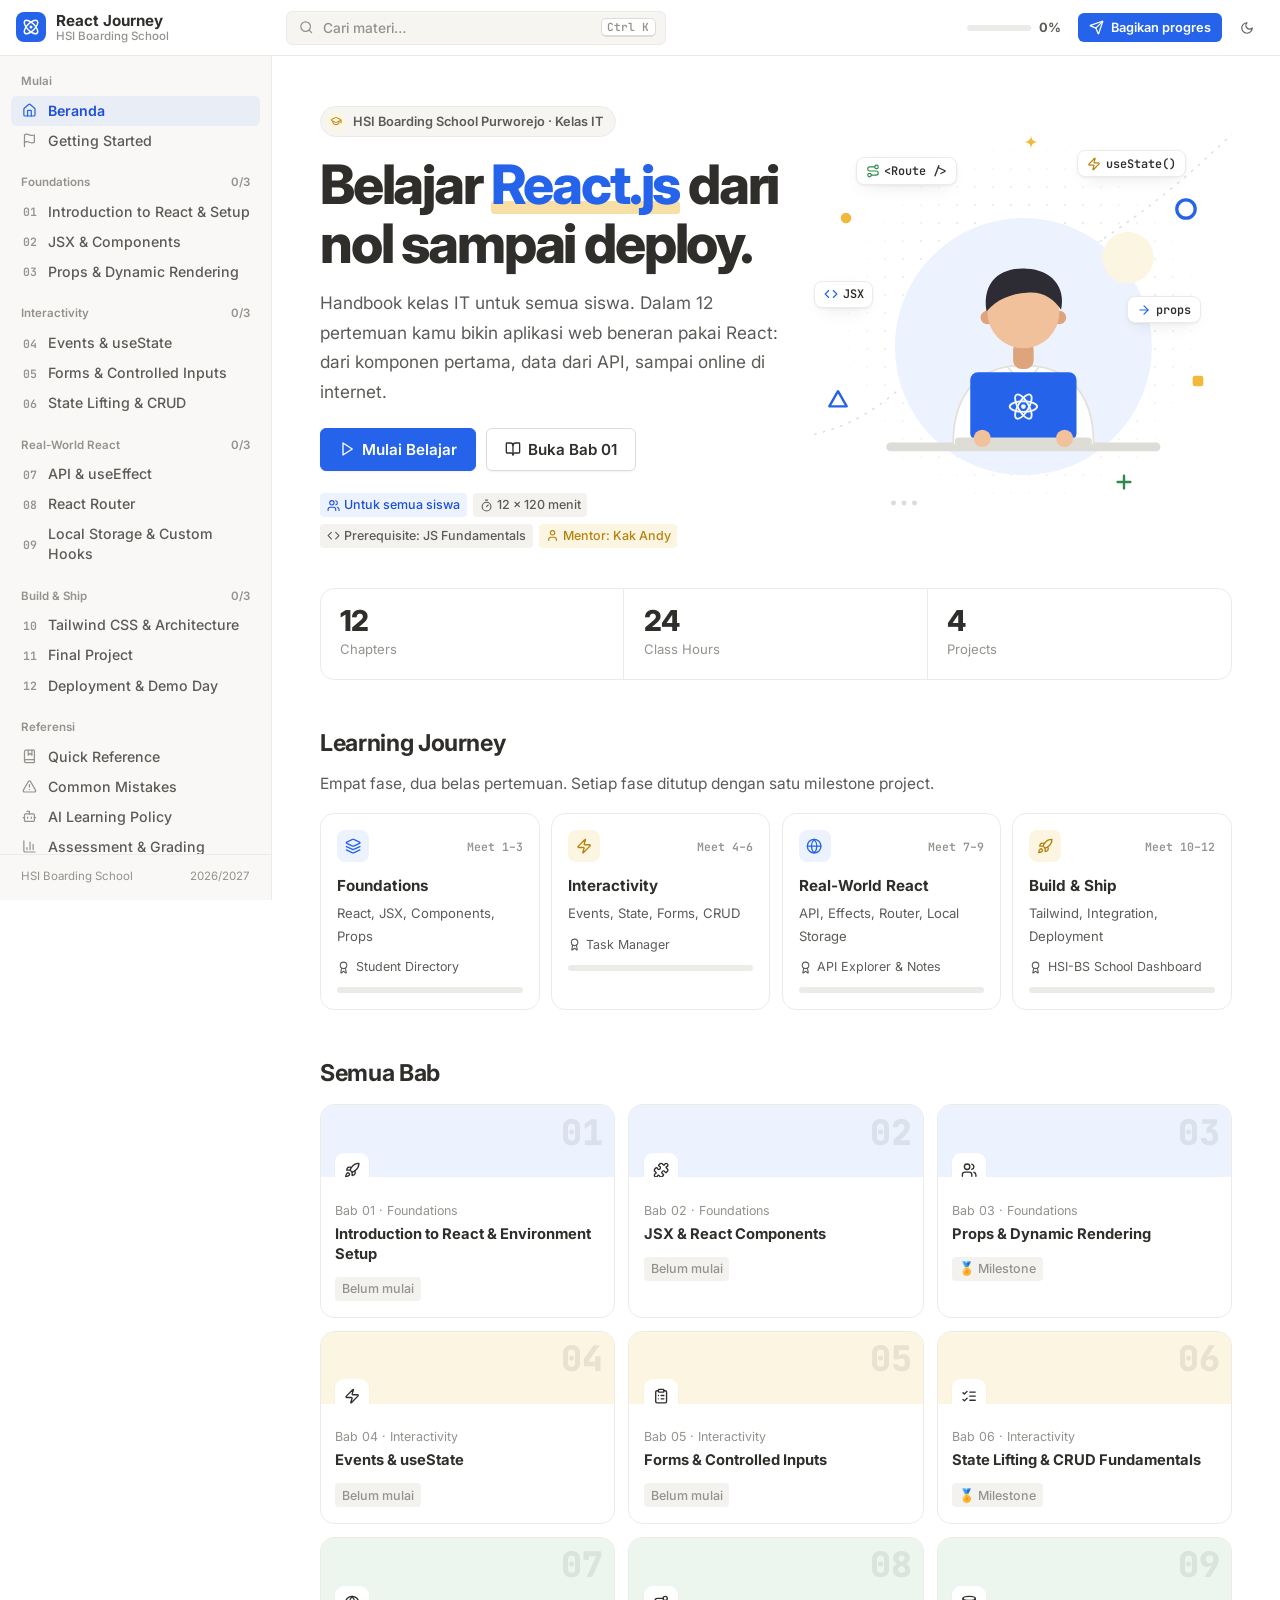
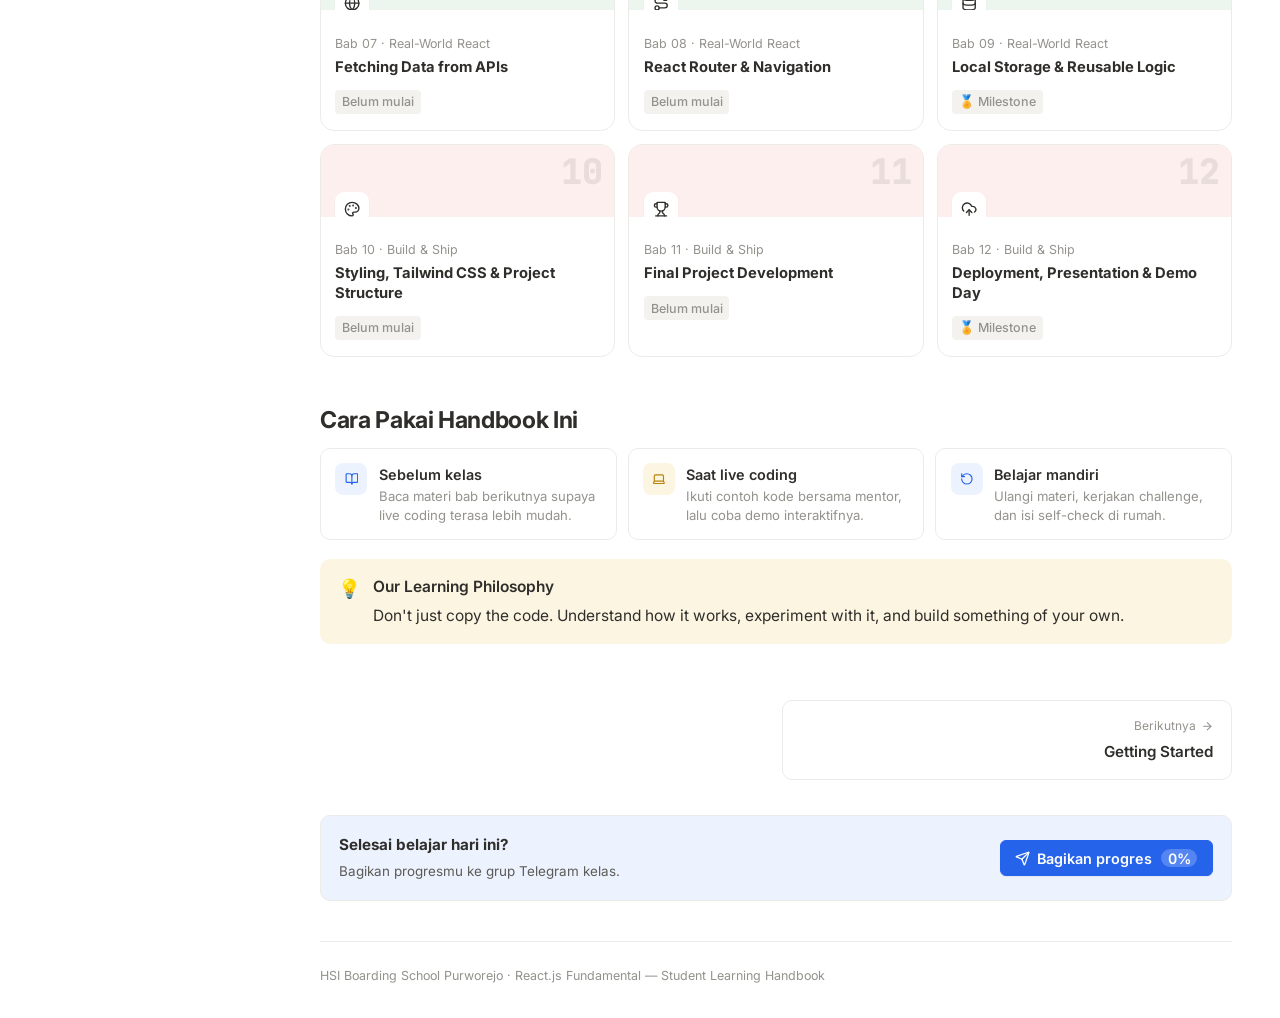
==== react-journey/index.html @ 32e70a20 "add react journey site" ====
<!doctype html>
<html lang="id">
<head>
  <meta charset="utf-8" />
  <meta name="viewport" content="width=device-width, initial-scale=1" />
  <title>HSI-BS React Journey — Belajar React.js dari Nol</title>
  <meta name="description" content="Handbook kelas IT HSI Boarding School Purworejo: belajar React.js dari nol dalam 12 pertemuan, lengkap dengan demo interaktif, latihan, dan tracker progres." />
  <meta name="keywords" content="belajar react, react.js pemula, tutorial react bahasa indonesia, useState, react router, tailwind, HSI Boarding School, kelas IT" />
  <meta name="author" content="HSI Boarding School Purworejo" />
  <meta name="robots" content="index, follow" />
  <link rel="canonical" href="https://andynur.github.io/coders-club/react-journey/" />
  <link rel="preconnect" href="https://fonts.googleapis.com" />
  <link rel="preconnect" href="https://fonts.gstatic.com" crossorigin />
  <link href="https://fonts.googleapis.com/css2?family=Inter:wght@400;500;600;700;800&family=JetBrains+Mono:wght@400;500;600&display=swap" rel="stylesheet" />
  <meta name="theme-color" content="#2563eb" />
  <meta property="og:type" content="website" />
  <meta property="og:locale" content="id_ID" />
  <meta property="og:site_name" content="HSI-BS React Journey" />
  <meta property="og:url" content="https://andynur.github.io/coders-club/react-journey/" />
  <meta property="og:title" content="HSI-BS React Journey — React.js Fundamental" />
  <meta property="og:description" content="Belajar React.js dari nol dalam 12 pertemuan, lengkap dengan demo interaktif. Handbook kelas IT HSI Boarding School Purworejo." />
  <meta property="og:image" content="https://andynur.github.io/coders-club/react-journey/og.png" />
  <meta property="og:image:type" content="image/png" />
  <meta property="og:image:width" content="1200" />
  <meta property="og:image:height" content="630" />
  <meta property="og:image:alt" content="React Journey — belajar React dari nol dalam 12 pertemuan" />
  <meta name="twitter:card" content="summary_large_image" />
  <meta name="twitter:title" content="HSI-BS React Journey — React.js Fundamental" />
  <meta name="twitter:description" content="Belajar React.js dari nol dalam 12 pertemuan, lengkap dengan demo interaktif." />
  <meta name="twitter:image" content="https://andynur.github.io/coders-club/react-journey/og.png" />
  <script type="application/ld+json">
  {
    "@context": "https://schema.org",
    "@type": "Course",
    "name": "React.js Fundamental — HSI-BS React Journey",
    "description": "Belajar React.js dari nol dalam 12 pertemuan: JSX, props, state, form, CRUD, fetch API, React Router, localStorage, dan Tailwind CSS.",
    "url": "https://andynur.github.io/coders-club/react-journey/",
    "inLanguage": "id",
    "educationalLevel": "SMA",
    "isAccessibleForFree": true,
    "image": "https://andynur.github.io/coders-club/react-journey/og.png",
    "provider": { "@type": "EducationalOrganization", "name": "HSI Boarding School Purworejo" },
    "hasCourseInstance": { "@type": "CourseInstance", "courseMode": "online" }
  }
  </script>
  <link rel="icon" href="favicon.svg" type="image/svg+xml" />
  <link rel="apple-touch-icon" href="apple-touch-icon.png" />
  <link rel="stylesheet" href="style.css?v=4" />
  <script>
    var t = "light";
    try { t = localStorage.getItem("hsi-theme") || "light"; } catch (e) {}
    document.documentElement.setAttribute("data-theme", t);
  </script>
</head>
<body>
  <div class="read-bar" aria-hidden="true"><i id="readBar"></i></div>
  <header class="topbar">
    <button class="icon-btn only-mobile" id="sideOpen" aria-label="Buka navigasi"><i data-lucide="panel-left"></i></button>
    <a href="#/" class="brand">
      <span class="brand-logo" aria-hidden="true"><i data-lucide="atom"></i></span>
      <span class="brand-name">React Journey <em>HSI Boarding School</em></span>
    </a>
    <button class="search-trigger" id="searchOpen" aria-label="Cari materi">
      <i data-lucide="search"></i><span>Cari materi…</span><kbd>Ctrl K</kbd>
    </button>
    <div class="top-actions">
      <a href="#/tracker" class="top-progress" title="Progres belajar"><span class="tp-bar"><i id="topBar"></i></span><b id="topCount">0%</b></a>
      <button class="btn-share" id="shareOpen" aria-label="Bagikan progres"><i data-lucide="send"></i><span>Bagikan progres</span></button>
      <button class="icon-btn" id="themeToggle" aria-label="Ganti tema"><i data-lucide="moon"></i></button>
    </div>
  </header>

  <div class="layout">
    <aside class="sidebar" id="sidebar" aria-label="Navigasi materi">
      <nav id="sideNav"></nav>
      <div class="side-foot">
        <span>HSI Boarding School</span>
        <span>2026/2027</span>
      </div>
    </aside>
    <div class="scrim" id="scrim"></div>

    <main class="main" id="main">
      <article class="page" id="page" aria-live="polite"></article>
      <nav class="pager" id="pager" aria-label="Halaman sebelumnya dan berikutnya"></nav>
      <div class="share-strip" id="shareStrip"></div>
      <footer class="page-foot">
        <span>HSI Boarding School Purworejo · React.js Fundamental — Student Learning Handbook</span>
      </footer>
    </main>

    <aside class="toc" id="toc" aria-label="Di halaman ini"></aside>
  </div>

  <div class="search-modal" id="searchModal" role="dialog" aria-modal="true" aria-label="Pencarian" hidden>
    <div class="search-box">
      <div class="search-input"><i data-lucide="search"></i><input type="text" id="searchInput" placeholder="Cari bab, konsep, atau kode… (mis. useState)" autocomplete="off" /><kbd>Esc</kbd></div>
      <div class="search-results" id="searchResults"></div>
      <div class="search-hint"><span><kbd>↑</kbd><kbd>↓</kbd> pilih</span><span><kbd>Enter</kbd> buka</span></div>
    </div>
  </div>

  <div class="search-modal share-modal" id="shareModal" role="dialog" aria-modal="true" aria-labelledby="shareTitle" hidden>
    <div class="search-box share-box">
      <div class="share-head"><b id="shareTitle"><i data-lucide="send"></i> Bagikan progres hari ini</b><button class="icon-btn" id="shareClose" aria-label="Tutup"><i data-lucide="x"></i></button></div>
      <form class="share-form" id="shareForm" autocomplete="off">
        <div class="form-row">
          <label>Nama<input name="name" placeholder="Nama lengkap" maxlength="60" /></label>
          <label>Rombel<input name="rombel" placeholder="mis. 1" maxlength="20" /></label>
        </div>
        <pre class="share-preview" id="sharePreview" aria-live="polite"></pre>
        <p class="muted small share-note">Progres Awal = progres saat pertama membuka handbook hari ini. Nama & rombel disimpan di browser ini.</p>
        <div class="form-actions"><button class="btn btn-primary" type="button" id="shareCopy"><i data-lucide="copy"></i> Copy teks</button><button class="btn" type="button" id="shareNative" hidden><i data-lucide="share-2"></i> Bagikan…</button></div>
      </form>
    </div>
  </div>

  <button class="to-top" id="toTop" aria-label="Kembali ke atas"><i data-lucide="arrow-up"></i></button>
  <div class="toast" id="toast" role="status"></div>

  <!-- Konten tampil dulu; ikon & syntax highlight (vendor/) menyusul. -->
  <!-- Naikkan ?v= setiap kali ada update agar browser siswa memuat versi terbaru. -->
  <script src="data.js?v=4"></script>
  <script src="demos.js?v=4"></script>
  <script src="previews.js?v=4"></script>
  <script src="app.js?v=4"></script>
  <script async src="vendor/lucide.min.js?v=0.460.0" onload="window.dispatchEvent(new Event('hsi:lib'))"></script>
  <script async src="vendor/highlight.min.js?v=11.9.0" onload="window.dispatchEvent(new Event('hsi:lib'))"></script>
</body>
</html>
---- react-journey/style.css ----
/* ==========================================================
   HSI React Journey — Design System v2 ("Docs")
   Gaya dokumentasi ala GitBook / Notion.
   Netral hangat + aksen biru & kuning keemasan.
   ========================================================== */

/* ---------- 1. Tokens ---------- */
:root {
  /* surface */
  --bg: #ffffff;
  --bg-side: #f9f8f6;
  --bg-soft: #f6f5f2;
  --bg-hover: rgba(55, 53, 47, .06);
  --bg-active: rgba(37, 99, 235, .08);
  /* text */
  --text: #2f2e2b;
  --text-2: #5c5b57;
  --muted: #94928d;
  /* lines */
  --border: #ecebe7;
  --border-2: #dedcd6;
  /* accents */
  --blue: #2563eb;
  --blue-text: #1d4fd7;
  --blue-bg: #edf3fe;
  --gold: #b7820c;
  --gold-strong: #f0b93a;
  --gold-bg: #fcf5e1;
  --green: #2d8a4e;
  --green-bg: #ecf6ef;
  --red: #cf4237;
  --red-bg: #fcefed;
  --gray-bg: #f3f2ef;
  /* code */
  --code-bg: #f7f6f3;
  --code-text: #37352f;
  --inline-code: #c2410c;
  --term-bg: #1b1d23;
  /* illustration */
  --skin: #f1c19c;
  --skin-2: #dea47b;
  --hair: #2d2b33;
  --shirt: #ffffff;
  --shirt-line: #e3e0d8;
  /* shape */
  --r-sm: 6px;
  --r: 10px;
  --r-lg: 14px;
  --shadow-sm: 0 1px 2px rgba(15, 15, 15, .06);
  --shadow: 0 1px 3px rgba(15, 15, 15, .06), 0 6px 20px -8px rgba(15, 15, 15, .14);
  --shadow-lg: 0 14px 44px -12px rgba(15, 15, 15, .22);
  /* type */
  --font: "Inter", system-ui, -apple-system, "Segoe UI", sans-serif;
  --mono: "JetBrains Mono", ui-monospace, SFMono-Regular, Menlo, monospace;
  /* layout */
  --top-h: 56px;
  --side-w: 272px;
  --toc-w: 220px;
  --content-w: 760px;
  color-scheme: light;
}

@media (prefers-color-scheme: dark) {
  :root:not([data-theme="light"]) {
    --bg: #191919; --bg-side: #202020; --bg-soft: #232323; --bg-hover: rgba(255,255,255,.055); --bg-active: rgba(106,156,255,.14);
    --text: #e8e7e4; --text-2: #b9b8b3; --muted: #7f7d79; --border: #2d2d2d; --border-2: #3a3a3a;
    --blue: #6a9cff; --blue-text: #8db3ff; --blue-bg: #1d2738; --gold: #f0c35a; --gold-strong: #f0b93a; --gold-bg: #33291a;
    --green: #5ec486; --green-bg: #1d2f24; --red: #f07a6e; --red-bg: #3a2220; --gray-bg: #2a2a2a;
    --code-bg: #232323; --code-text: #e3e2de; --inline-code: #f59e7a; --term-bg: #121317;
    --shirt: #f4f2ed; --shirt-line: #cfcabd;
    --shadow: 0 1px 3px rgba(0,0,0,.4), 0 6px 20px -8px rgba(0,0,0,.6); --shadow-lg: 0 14px 44px -12px rgba(0,0,0,.7);
    color-scheme: dark;
  }
}
:root[data-theme="dark"] {
  --bg: #191919; --bg-side: #202020; --bg-soft: #232323; --bg-hover: rgba(255,255,255,.055); --bg-active: rgba(106,156,255,.14);
  --text: #e8e7e4; --text-2: #b9b8b3; --muted: #7f7d79; --border: #2d2d2d; --border-2: #3a3a3a;
  --blue: #6a9cff; --blue-text: #8db3ff; --blue-bg: #1d2738; --gold: #f0c35a; --gold-strong: #f0b93a; --gold-bg: #33291a;
  --green: #5ec486; --green-bg: #1d2f24; --red: #f07a6e; --red-bg: #3a2220; --gray-bg: #2a2a2a;
  --code-bg: #232323; --code-text: #e3e2de; --inline-code: #f59e7a; --term-bg: #121317;
  --shirt: #f4f2ed; --shirt-line: #cfcabd;
  --shadow: 0 1px 3px rgba(0,0,0,.4), 0 6px 20px -8px rgba(0,0,0,.6); --shadow-lg: 0 14px 44px -12px rgba(0,0,0,.7);
  color-scheme: dark;
}

/* ---------- 2. Base ---------- */
* { box-sizing: border-box; }
html { scroll-padding-top: calc(var(--top-h) + 20px); }
body {
  margin: 0; background: var(--bg); color: var(--text); font: 400 15.5px/1.7 var(--font);
  -webkit-font-smoothing: antialiased; text-rendering: optimizeLegibility;
}
a { color: inherit; }
h1, h2, h3, h4, h5 { color: var(--text); line-height: 1.3; letter-spacing: -.015em; margin: 0; }
p { margin: 0 0 .9em; }
img, svg { max-width: 100%; }
::selection { background: rgba(37, 99, 235, .18); }
code {
  font: 500 .86em var(--mono); color: var(--inline-code); background: var(--gray-bg);
  padding: .14em .38em; border-radius: 4px;
}
kbd {
  font: 600 .7rem var(--mono); color: var(--muted); background: var(--bg); border: 1px solid var(--border-2);
  border-bottom-width: 2px; border-radius: 5px; padding: .05rem .35rem;
}
.muted { color: var(--muted); }
.small { font-size: .88rem; }
svg.lucide { width: 1.05em; height: 1.05em; stroke-width: 2; flex-shrink: 0; }
[data-lucide] { display: inline-block; width: 1.05em; height: 1.05em; }

/* ---------- 3. Controls ---------- */
.btn {
  display: inline-flex; align-items: center; justify-content: center; gap: .45em; font: 600 .9rem var(--font);
  padding: .55em 1em; border-radius: var(--r-sm); border: 1px solid var(--border-2); background: var(--bg);
  color: var(--text); cursor: pointer; text-decoration: none; transition: background .15s, border-color .15s, transform .1s;
  box-shadow: var(--shadow-sm);
}
.btn:hover { background: var(--bg-hover); }
.btn:active { transform: translateY(1px); }
.btn:disabled { opacity: .45; cursor: not-allowed; }
.btn-primary { background: var(--blue); border-color: var(--blue); color: #fff; }
.btn-primary:hover { background: var(--blue-text); }
:root[data-theme="dark"] .btn-primary { color: #111; }
@media (prefers-color-scheme: dark) { :root:not([data-theme="light"]) .btn-primary { color: #111; } }
.btn-gold { background: var(--gold-bg); border-color: var(--gold-strong); color: var(--text); }
.btn-ghost { background: var(--bg); }
.btn-sm { font-size: .82rem; padding: .4em .75em; }
.btn-lg { font-size: .95rem; padding: .7em 1.2em; }
.icon-btn {
  width: 34px; height: 34px; display: inline-grid; place-items: center; border-radius: var(--r-sm); border: 0;
  background: transparent; color: var(--text-2); cursor: pointer;
}
.icon-btn:hover { background: var(--bg-hover); color: var(--text); }
:focus-visible { outline: 2px solid var(--blue); outline-offset: 2px; border-radius: 4px; }

/* ---------- 4. Top bar ---------- */
.topbar {
  position: sticky; top: 0; z-index: 40; height: var(--top-h); display: flex; align-items: center; gap: .9rem;
  padding: 0 1rem; background: color-mix(in srgb, var(--bg) 88%, transparent); backdrop-filter: saturate(1.4) blur(10px);
  -webkit-backdrop-filter: saturate(1.4) blur(10px); border-bottom: 1px solid var(--border);
}
.brand { display: flex; align-items: center; gap: .6rem; text-decoration: none; min-width: calc(var(--side-w) - 1rem); }
.brand-logo { width: 30px; height: 30px; border-radius: 8px; display: grid; place-items: center; background: var(--blue); color: #fff; }
.brand-logo svg { width: 18px; height: 18px; animation: spin 14s linear infinite; }
.brand-name { font-weight: 700; font-size: .95rem; display: flex; flex-direction: column; line-height: 1.15; }
.brand-name em { font-style: normal; font-weight: 500; font-size: .72rem; color: var(--muted); }
.search-trigger {
  flex: 0 1 380px; display: flex; align-items: center; gap: .55rem; height: 34px; padding: 0 .6rem 0 .75rem;
  border-radius: var(--r-sm); border: 1px solid var(--border); background: var(--bg-soft); color: var(--muted);
  font: 500 .86rem var(--font); cursor: pointer; transition: border-color .15s;
}
.search-trigger:hover { border-color: var(--border-2); }
.search-trigger span { flex: 1; text-align: left; }
.top-actions { margin-left: auto; display: flex; align-items: center; gap: .5rem; }
.top-progress { display: flex; align-items: center; gap: .55rem; text-decoration: none; font: 600 .8rem var(--font); color: var(--text-2); padding: .3rem .55rem; border-radius: var(--r-sm); }
.top-progress:hover { background: var(--bg-hover); }
.tp-bar { width: 64px; height: 6px; border-radius: 99px; background: var(--border); overflow: hidden; }
.tp-bar i { display: block; height: 100%; width: 0; background: var(--gold-strong); border-radius: 99px; transition: width .5s; }
.only-mobile { display: none; }

/* ---------- 5. Layout ---------- */
.layout { display: grid; grid-template-columns: var(--side-w) minmax(0, 1fr) var(--toc-w); min-height: calc(100vh - var(--top-h)); }
.sidebar {
  position: sticky; top: var(--top-h); height: calc(100vh - var(--top-h)); overflow-y: auto; background: var(--bg-side);
  border-right: 1px solid var(--border); padding: 1rem .7rem 0; display: flex; flex-direction: column; scrollbar-width: thin;
}
.sidebar nav { flex: 1; }
.side-group { margin-bottom: 1.1rem; }
.side-label { font-size: .72rem; font-weight: 600; color: var(--muted); padding: 0 .6rem; margin-bottom: .25rem; display: flex; justify-content: space-between; }
.side-link {
  display: flex; align-items: center; gap: .55rem; padding: .32rem .6rem; border-radius: var(--r-sm); text-decoration: none;
  color: var(--text-2); font-size: .885rem; font-weight: 500; line-height: 1.4; transition: background .12s, color .12s;
}
.side-link:hover { background: var(--bg-hover); color: var(--text); }
.side-link.active { background: var(--bg-active); color: var(--blue-text); font-weight: 600; }
.side-link .sl-ico { width: 18px; display: grid; place-items: center; color: var(--muted); flex-shrink: 0; }
.side-link.active .sl-ico { color: var(--blue); }
.side-link .sl-num { font: 600 .72rem var(--mono); color: var(--muted); width: 18px; text-align: center; flex-shrink: 0; }
.side-link .sl-t { flex: 1; min-width: 0; }
.side-link .sl-done { width: 16px; height: 16px; border-radius: 50%; background: var(--green); color: #fff; display: grid; place-items: center; flex-shrink: 0; }
.side-link .sl-done svg { width: 10px; height: 10px; stroke-width: 3.5; }
.side-foot { position: sticky; bottom: 0; display: flex; justify-content: space-between; font-size: .72rem; color: var(--muted); padding: .8rem 1.3rem; background: var(--bg-side); border-top: 1px solid var(--border); margin: 0 -.7rem; }
.scrim { display: none; }

.main { min-width: 0; padding: 2.6rem 3rem 0; }
.page { max-width: var(--content-w); margin: 0 auto; animation: pageIn .35s ease both; }
.page.wide { max-width: 1000px; }
@keyframes pageIn { from { opacity: 0; transform: translateY(6px); } }
.toc { position: sticky; top: var(--top-h); height: calc(100vh - var(--top-h)); overflow-y: auto; padding: 2.6rem 1.2rem 2rem .5rem; font-size: .82rem; }
.toc-title { font-size: .72rem; font-weight: 600; color: var(--muted); margin-bottom: .5rem; display: flex; align-items: center; gap: .4rem; }
.toc a { display: block; padding: .22rem 0 .22rem .8rem; text-decoration: none; color: var(--muted); border-left: 2px solid var(--border); line-height: 1.45; transition: color .12s, border-color .12s; }
.toc a:hover { color: var(--text); }
.toc a.active { color: var(--blue-text); border-left-color: var(--blue); font-weight: 600; }
.toc-progress { margin-top: 1.4rem; padding: .8rem; border: 1px solid var(--border); border-radius: var(--r); background: var(--bg-soft); }
.toc-progress b { display: block; font-size: .78rem; margin-bottom: .1rem; }
.layout.no-toc { grid-template-columns: var(--side-w) minmax(0, 1fr) 0; }
.layout.no-toc .toc { display: none; }

/* ---------- 6. Page typography (Notion-like blocks) ---------- */
.crumbs { display: flex; flex-wrap: wrap; align-items: center; gap: .35rem; font-size: .82rem; color: var(--muted); margin-bottom: 1.4rem; }
.crumbs a { text-decoration: none; } .crumbs a:hover { color: var(--text); text-decoration: underline; }
.page-icon { width: 56px; height: 56px; border-radius: 14px; display: grid; place-items: center; background: var(--blue-bg); color: var(--blue); margin-bottom: 1rem; }
.page-icon svg { width: 28px; height: 28px; }
.page-icon.gold { background: var(--gold-bg); color: var(--gold); }
.page h1 { font-size: clamp(1.9rem, 4vw, 2.5rem); font-weight: 800; letter-spacing: -.03em; margin-bottom: .5rem; }
.page .lead { font-size: 1.08rem; color: var(--text-2); margin-bottom: 1.4rem; }
.page h2 { font-size: 1.45rem; font-weight: 700; margin: 2.6rem 0 .8rem; padding-top: .4rem; position: relative; scroll-margin-top: 80px; }
.page h2 .anchor { position: absolute; left: -1.4rem; top: .55rem; opacity: 0; color: var(--muted); text-decoration: none; font-weight: 500; transition: opacity .15s; }
.page h2:hover .anchor { opacity: 1; }
.page h3 { font-size: 1.12rem; font-weight: 700; margin: 1.8rem 0 .6rem; }
.page p, .page li { color: var(--text-2); }
.page strong { color: var(--text); font-weight: 600; }
.page ul, .page ol { padding-left: 1.4rem; margin: 0 0 1rem; }
.page li { margin: .2rem 0; }
.page li::marker { color: var(--muted); }
.page ul.cols { columns: 2; column-gap: 2rem; }

.props { display: grid; gap: .1rem; margin: 0 0 1.6rem; padding-bottom: 1.2rem; border-bottom: 1px solid var(--border); }
.prop { display: grid; grid-template-columns: 170px 1fr; align-items: center; min-height: 34px; font-size: .9rem; }
.prop-k { display: flex; align-items: center; gap: .5rem; color: var(--muted); }
.prop-v { color: var(--text); display: flex; flex-wrap: wrap; gap: .35rem; align-items: center; }
.tag { display: inline-flex; align-items: center; gap: .3em; font-size: .78rem; font-weight: 500; padding: .12em .55em; border-radius: 4px; background: var(--gray-bg); color: var(--text-2); }
.tag.blue { background: var(--blue-bg); color: var(--blue-text); }
.tag.gold { background: var(--gold-bg); color: var(--gold); }
.tag.green { background: var(--green-bg); color: var(--green); }
.tag.red { background: var(--red-bg); color: var(--red); }
.status-btn { border: 0; cursor: pointer; font: inherit; font-size: .78rem; }
.status-btn:hover { filter: brightness(.96); }

.callout { display: flex; gap: .8rem; padding: .95rem 1.1rem; border-radius: var(--r); margin: 1.1rem 0; background: var(--gray-bg); }
.callout .c-ico { font-size: 1.15rem; line-height: 1.55; flex-shrink: 0; }
.callout .c-body { min-width: 0; flex: 1; }
.callout p, .callout li { color: var(--text); margin: 0; }
.callout .c-title { font-weight: 600; display: block; margin-bottom: .15rem; color: var(--text); }
.callout ul, .callout ol { margin: .4rem 0 0; }
.callout.blue { background: var(--blue-bg); }
.callout.gold { background: var(--gold-bg); }
.callout.red { background: var(--red-bg); }
.callout.green { background: var(--green-bg); }
.quote { border-left: 3px solid var(--text); padding: .1rem 0 .1rem 1rem; margin: 1.2rem 0; font-size: 1.1rem; color: var(--text); }

.rule { display: flex; align-items: center; gap: .55rem; font-weight: 600; color: var(--text); margin: 1.3rem 0 .4rem; }
.rule::before { content: ""; width: 7px; height: 7px; border-radius: 2px; background: var(--gold-strong); transform: rotate(45deg); }

/* code */
.code { position: relative; margin: .9rem 0 1.2rem; border-radius: var(--r); background: var(--code-bg); border: 1px solid var(--border); }
.code.bad-code { border-color: var(--red); }
.code-head { display: flex; align-items: center; gap: .5rem; padding: .45rem .5rem .1rem .9rem; }
.code-lang { font: 500 .72rem var(--font); color: var(--muted); }
.copy-btn {
  margin-left: auto; display: inline-flex; align-items: center; gap: .3rem; font: 500 .74rem var(--font); color: var(--muted);
  background: transparent; border: 0; padding: .3rem .5rem; border-radius: 5px; cursor: pointer; opacity: 0; transition: opacity .15s, background .15s;
}
.code:hover .copy-btn, .copy-btn:focus-visible, .copy-btn.ok { opacity: 1; }
.copy-btn:hover { background: var(--bg-hover); color: var(--text); }
.copy-btn.ok { color: var(--green); }
@media (hover: none) { .copy-btn { opacity: 1; } }
.code pre { margin: 0; padding: .4rem 1rem 1rem; overflow-x: auto; font: 450 .84rem/1.7 var(--mono); color: var(--code-text); tab-size: 2; }
.code pre code { background: none; color: inherit; padding: 0; font: inherit; }
.code.tree pre { color: var(--text-2); }
.hljs-keyword, .hljs-built_in, .hljs-meta { color: #a626a4; }
.hljs-string { color: #3f8a3a; }
.hljs-title, .hljs-title.function_ { color: #2563eb; }
.hljs-comment { color: #a09f9a; font-style: italic; }
.hljs-number, .hljs-literal { color: #c2410c; }
.hljs-attr, .hljs-property, .hljs-attribute { color: #b45309; }
.hljs-tag, .hljs-name { color: #d1453b; }
.hljs-section, .hljs-bullet { color: #2563eb; font-weight: 600; }
:root[data-theme="dark"] .hljs-keyword, :root[data-theme="dark"] .hljs-built_in { color: #d19af0; }
:root[data-theme="dark"] .hljs-string { color: #9ad48c; }
:root[data-theme="dark"] .hljs-title, :root[data-theme="dark"] .hljs-section { color: #7fb0ff; }
:root[data-theme="dark"] .hljs-attr, :root[data-theme="dark"] .hljs-property { color: #f2c27a; }
:root[data-theme="dark"] .hljs-tag, :root[data-theme="dark"] .hljs-name { color: #ff8f84; }
@media (prefers-color-scheme: dark) {
  :root:not([data-theme="light"]) .hljs-keyword, :root:not([data-theme="light"]) .hljs-built_in { color: #d19af0; }
  :root:not([data-theme="light"]) .hljs-string { color: #9ad48c; }
  :root:not([data-theme="light"]) .hljs-title, :root:not([data-theme="light"]) .hljs-section { color: #7fb0ff; }
  :root:not([data-theme="light"]) .hljs-attr, :root:not([data-theme="light"]) .hljs-property { color: #f2c27a; }
  :root:not([data-theme="light"]) .hljs-tag, :root:not([data-theme="light"]) .hljs-name { color: #ff8f84; }
}
.compare { display: grid; grid-template-columns: 1fr 1fr; gap: .8rem; }
.compare > * { min-width: 0; }
.compare .code { margin-top: .4rem; }
.compare-label { font-size: .82rem; font-weight: 600; color: var(--text); }

/* tables */
.tbl { overflow-x: auto; margin: 1rem 0 1.3rem; }
table { width: 100%; border-collapse: collapse; font-size: .9rem; }
th { text-align: left; font-weight: 600; color: var(--muted); font-size: .8rem; padding: .55rem .8rem; border-bottom: 1px solid var(--border); white-space: nowrap; }
td { padding: .6rem .8rem; border-bottom: 1px solid var(--border); color: var(--text-2); vertical-align: top; }
tr:hover td { background: var(--bg-soft); }

/* simple grids */
.grid { display: grid; gap: .7rem; grid-template-columns: repeat(auto-fill, minmax(min(220px, 100%), 1fr)); margin: .8rem 0 1.2rem; }
.tile {
  display: flex; gap: .7rem; align-items: flex-start; padding: .85rem .9rem; border: 1px solid var(--border); border-radius: var(--r);
  background: var(--bg); text-decoration: none; transition: border-color .15s, box-shadow .15s, transform .15s; min-width: 0;
}
a.tile:hover { border-color: var(--border-2); box-shadow: var(--shadow); transform: translateY(-2px); }
.tile .t-ico { width: 32px; height: 32px; border-radius: 8px; display: grid; place-items: center; background: var(--blue-bg); color: var(--blue); flex-shrink: 0; }
.tile .t-ico.gold { background: var(--gold-bg); color: var(--gold); }
.tile b { display: block; font-size: .9rem; color: var(--text); font-weight: 600; }
.tile span { font-size: .82rem; color: var(--muted); line-height: 1.45; display: block; word-break: break-word; }
.tile ul { margin: .3rem 0 0; padding-left: 1.1rem; font-size: .84rem; }
.tile > div { min-width: 0; }

.flow { display: flex; flex-wrap: wrap; align-items: center; gap: .35rem; margin: .7rem 0 1.2rem; }
.flow-node { font-size: .82rem; font-weight: 600; padding: .35rem .7rem; border-radius: var(--r-sm); background: var(--blue-bg); color: var(--blue-text); transition: all .3s; border: 1px solid transparent; }
.flow-node.edge { background: transparent; color: var(--muted); font: 500 .74rem var(--mono); border: 1px dashed var(--border-2); }
.flow-node.lit { background: var(--gold-strong); color: #2a1f05; border-color: var(--gold-strong); }
.flow-arrow { color: var(--muted); }

.steps { list-style: none; padding: 0 !important; margin: .6rem 0 1.2rem; counter-reset: s; }
.steps li { counter-increment: s; position: relative; padding: 0 0 1rem 2.6rem; margin: 0; }
.steps li::before { content: counter(s); position: absolute; left: 0; top: 0; width: 26px; height: 26px; border-radius: 50%; display: grid; place-items: center; font: 700 .75rem var(--mono); background: var(--bg); border: 1.5px solid var(--border-2); color: var(--text); }
.steps li::after { content: ""; position: absolute; left: 12.5px; top: 28px; bottom: 2px; width: 1.5px; background: var(--border); }
.steps li:last-child::after { display: none; }
.steps b { display: block; color: var(--text); font-weight: 600; }
.steps span { font-size: .9rem; }

/* to-do (Notion checkbox) */
.checklist { list-style: none; padding: 0 !important; margin: .4rem 0 1.2rem; }
.checklist li { margin: 0; }
.check { display: flex; gap: .65rem; align-items: flex-start; padding: .32rem .4rem; border-radius: var(--r-sm); cursor: pointer; color: var(--text); font-size: .95rem; }
.check:hover { background: var(--bg-hover); }
.check input { position: absolute; opacity: 0; pointer-events: none; }
.check .box { width: 17px; height: 17px; margin-top: .22rem; border: 1.5px solid var(--border-2); border-radius: 4px; display: grid; place-items: center; color: transparent; flex-shrink: 0; transition: all .12s; background: var(--bg); }
.check .box svg { width: 12px; height: 12px; }
.check input:checked + .box { background: var(--blue); border-color: var(--blue); color: #fff; }
.check input:checked ~ span:last-child { color: var(--muted); text-decoration: line-through; text-decoration-color: var(--border-2); }
.check input:focus-visible + .box { outline: 2px solid var(--blue); outline-offset: 2px; }
.checklist.plain .check input:checked ~ span:last-child { text-decoration: none; color: var(--text); }

/* toggle (details) */
details.toggle-block { border-radius: var(--r-sm); margin: .15rem 0; }
details.toggle-block summary { list-style: none; cursor: pointer; display: flex; gap: .55rem; align-items: flex-start; padding: .35rem .4rem; border-radius: var(--r-sm); color: var(--text); font-weight: 500; }
details.toggle-block summary::-webkit-details-marker { display: none; }
details.toggle-block summary:hover { background: var(--bg-hover); }
details.toggle-block summary::before { content: ""; flex-shrink: 0; margin-top: .5rem; border: 5px solid transparent; border-left: 7px solid var(--muted); border-right: 0; transition: transform .15s; }
details.toggle-block[open] summary::before { transform: rotate(90deg); }
details.toggle-block .tg-body { padding: .1rem .4rem .7rem 1.6rem; color: var(--text-2); animation: pageIn .25s; }

.deliv { display: flex; align-items: center; gap: .6rem; padding: .8rem 1rem; border: 1px dashed var(--border-2); border-radius: var(--r); font-weight: 600; margin-top: 1.4rem; font-size: .92rem; }
.deliv.milestone { border-style: solid; border-color: var(--gold-strong); background: var(--gold-bg); }
.meter { height: 6px; border-radius: 99px; background: var(--border); overflow: hidden; margin-top: .6rem; }
.meter-bar { height: 100%; width: 0; background: var(--blue); border-radius: 99px; transition: width .4s; }
.meter-label { font-size: .85rem; font-weight: 600; color: var(--text-2); margin: .4rem 0 .8rem; }

/* pager & foot */
.pager { max-width: var(--content-w); margin: 3.5rem auto 0; display: grid; grid-template-columns: 1fr 1fr; gap: .8rem; }
.pager.wide { max-width: 1000px; }
.pager a { display: flex; flex-direction: column; gap: .15rem; padding: .9rem 1.1rem; border: 1px solid var(--border); border-radius: var(--r); text-decoration: none; transition: border-color .15s, box-shadow .15s; }
.pager a:hover { border-color: var(--blue); box-shadow: var(--shadow); }
.pager small { font-size: .75rem; color: var(--muted); display: flex; align-items: center; gap: .3rem; }
.pager b { font-size: .95rem; color: var(--text); font-weight: 600; }
.pager .next { text-align: right; grid-column: 2; } .pager .next small { justify-content: flex-end; }
.page-foot { max-width: var(--content-w); margin: 2.5rem auto 0; padding: 1.4rem 0 2rem; border-top: 1px solid var(--border); font-size: .78rem; color: var(--muted); }
.page-foot.wide { max-width: 1000px; }

/* ---------- 7. Home / hero ---------- */
.hero { display: grid; grid-template-columns: 1.05fr .95fr; gap: 2rem; align-items: center; padding: .5rem 0 1rem; }
.eyebrow { display: inline-flex; align-items: center; gap: .45rem; font-size: .8rem; font-weight: 600; color: var(--text-2); padding: .25rem .75rem .25rem .3rem; border-radius: 99px; border: 1px solid var(--border); background: var(--bg-soft); margin-bottom: 1.1rem; }
.eyebrow .dot { width: 20px; height: 20px; border-radius: 50%; background: var(--gold-bg); color: var(--gold); display: grid; place-items: center; }
.eyebrow .dot svg { width: 12px; height: 12px; }
.hero h1 { font-size: clamp(2.3rem, 5vw, 3.4rem); line-height: 1.08; letter-spacing: -.04em; margin-bottom: 1rem; }
.hero h1 .hl { color: var(--blue); position: relative; white-space: nowrap; isolation: isolate; }
.hero h1 .hl::after { content: ""; position: absolute; left: 0; right: 0; bottom: .06em; height: .24em; background: var(--gold-strong); opacity: .45; z-index: -1; border-radius: 3px; transform-origin: left; animation: grow .9s .2s cubic-bezier(.2,.8,.2,1) both; }
@keyframes grow { from { transform: scaleX(0); } }
.hero .lead { font-size: 1.08rem; max-width: 34em; }
.hero-cta { display: flex; flex-wrap: wrap; gap: .6rem; margin: 1.4rem 0 1.4rem; }
.hero-meta { display: flex; flex-wrap: wrap; gap: .4rem; }
.stats { display: grid; grid-template-columns: repeat(3, 1fr); border: 1px solid var(--border); border-radius: var(--r-lg); margin: 1.5rem 0 .5rem; overflow: hidden; }
.stat { padding: 1rem 1.2rem; border-right: 1px solid var(--border); }
.stat:last-child { border-right: 0; }
.stat b { display: block; font-size: 1.8rem; font-weight: 800; letter-spacing: -.03em; line-height: 1.1; color: var(--text); }
.stat span { font-size: .82rem; color: var(--muted); }

/* illustration stage */
.stage { position: relative; aspect-ratio: 1 / .92; width: 100%; max-width: 460px; justify-self: center; }
.stage::before {
  content: ""; position: absolute; inset: 2%;
  background-image: radial-gradient(var(--border-2) 1.2px, transparent 1.3px); background-size: 18px 18px;
  -webkit-mask-image: radial-gradient(circle at 50% 50%, #000 25%, transparent 70%); mask-image: radial-gradient(circle at 50% 50%, #000 25%, transparent 70%);
}
.stage .scene { position: absolute; inset: 8% 9% 2%; }
.stage .scene svg { width: 100%; height: 100%; overflow: visible; }
.blob { fill: var(--blue-bg); }
.blob-2 { fill: var(--gold-bg); }
.skin { fill: var(--skin); } .skin-2 { fill: var(--skin-2); } .hair { fill: var(--hair); }
.shirt { fill: var(--shirt); stroke: var(--shirt-line); stroke-width: 2; }
.desk { fill: var(--border-2); }
.laptop-back { fill: var(--blue); }
.laptop-base { fill: var(--border-2); }
.head-bob { animation: bob 3.4s ease-in-out infinite; transform-box: fill-box; transform-origin: 50% 100%; }
.hand-l { animation: type .45s ease-in-out infinite alternate; }
.hand-r { animation: type .45s .22s ease-in-out infinite alternate; }
@keyframes type { to { transform: translateY(-4px); } }
@keyframes bob { 0%, 100% { transform: rotate(0); } 50% { transform: rotate(-3deg) translateY(-1px); } }
.cheer-arms { animation: cheer 1.4s ease-in-out infinite; }
@keyframes cheer { 50% { transform: translateY(-6px); } }
.logo-spin { animation: spin 10s linear infinite; transform-box: fill-box; transform-origin: center; }
@keyframes spin { to { transform: rotate(360deg); } }

.floaters { position: absolute; inset: 0; pointer-events: none; }
.fl { position: absolute; left: var(--x); top: var(--y); color: var(--c, var(--blue)); animation: drift var(--d, 6s) ease-in-out var(--delay, 0s) infinite alternate; }
.fl > svg { width: var(--s, 22px); height: var(--s, 22px); display: block; }
@keyframes drift {
  from { transform: translate(0, 0) rotate(0deg); }
  to { transform: translate(var(--tx, 0px), var(--ty, -14px)) rotate(var(--rot, 20deg)); }
}
.fl.chip {
  display: inline-flex; align-items: center; gap: .3rem; padding: .3rem .55rem; border-radius: 8px; background: var(--bg);
  border: 1px solid var(--border); box-shadow: var(--shadow); font: 600 .74rem var(--mono); color: var(--text); --rot: 0deg;
}
.fl.chip svg { width: 14px; height: 14px; color: var(--c, var(--blue)); }
.plane { position: absolute; left: 0; top: 0; width: 26px; color: var(--blue); animation: fly 12s linear infinite; opacity: 0; }
.plane svg { width: 26px; height: 26px; display: block; }
@keyframes fly {
  0% { transform: translate(-20px, 300px) rotate(-10deg); opacity: 0; }
  8% { opacity: 1; }
  45% { transform: translate(180px, 150px) rotate(-22deg); }
  90% { opacity: 1; }
  100% { transform: translate(440px, -20px) rotate(-30deg); opacity: 0; }
}
.trail { position: absolute; inset: 0; width: 100%; height: 100%; pointer-events: none; }
.trail path { fill: none; stroke: var(--border-2); stroke-width: 1.5; stroke-dasharray: 3 7; animation: dash 18s linear infinite; }
@keyframes dash { to { stroke-dashoffset: -400; } }

/* gallery cards */
.gallery { display: grid; grid-template-columns: repeat(auto-fill, minmax(min(220px, 100%), 1fr)); gap: .8rem; margin: 1rem 0; }
.g-card { display: flex; flex-direction: column; border: 1px solid var(--border); border-radius: var(--r-lg); overflow: hidden; text-decoration: none; background: var(--bg); transition: box-shadow .2s, transform .2s, border-color .2s; }
.g-card:hover { box-shadow: var(--shadow); transform: translateY(-3px); border-color: var(--border-2); }
.g-cover { height: 72px; display: flex; align-items: flex-end; padding: .7rem .9rem; position: relative; overflow: hidden; }
.g-cover.p1 { background: var(--blue-bg); } .g-cover.p2 { background: var(--gold-bg); } .g-cover.p3 { background: var(--green-bg); } .g-cover.p4 { background: var(--red-bg); }
.g-ico { width: 34px; height: 34px; border-radius: 9px; background: var(--bg); display: grid; place-items: center; color: var(--text); box-shadow: var(--shadow-sm); position: relative; top: 1.3rem; }
.g-num { font: 800 2.2rem var(--mono); color: var(--text); opacity: .09; position: absolute; right: .7rem; top: .2rem; }
.g-body { padding: 1.4rem .9rem 1rem; display: flex; flex-direction: column; gap: .25rem; flex: 1; }
.g-body b { font-size: .92rem; color: var(--text); line-height: 1.35; }
.g-body span { font-size: .78rem; color: var(--muted); }
.g-body .tag { align-self: flex-start; margin-top: .5rem; }

.phase-row { display: grid; grid-template-columns: repeat(4, 1fr); gap: .7rem; margin: 1rem 0; }
.phase { padding: 1rem; border: 1px solid var(--border); border-radius: var(--r-lg); text-decoration: none; background: var(--bg); transition: border-color .15s, box-shadow .15s; display: block; }
.phase:hover { border-color: var(--blue); box-shadow: var(--shadow); }
.phase .ph-top { display: flex; justify-content: space-between; align-items: center; margin-bottom: .7rem; }
.phase .ph-ico { width: 32px; height: 32px; border-radius: 8px; display: grid; place-items: center; background: var(--blue-bg); color: var(--blue); }
.phase:nth-child(even) .ph-ico { background: var(--gold-bg); color: var(--gold); }
.phase .ph-top small { font: 600 .72rem var(--mono); color: var(--muted); }
.phase b { display: block; font-size: .95rem; color: var(--text); }
.phase p { font-size: .82rem; margin: .2rem 0 .6rem; }
.phase .ms { font-size: .78rem; color: var(--text-2); display: flex; gap: .35rem; align-items: center; }

/* ---------- 8. Search modal ---------- */
.search-modal { position: fixed; inset: 0; z-index: 100; background: rgba(15, 15, 15, .35); display: flex; justify-content: center; align-items: flex-start; padding: 12vh 16px 16px; animation: fade .15s; }
.search-modal[hidden] { display: none; }
@keyframes fade { from { opacity: 0; } }
.search-box { width: min(620px, 100%); background: var(--bg); border-radius: var(--r-lg); box-shadow: var(--shadow-lg); border: 1px solid var(--border); overflow: hidden; animation: pageIn .2s; }
.search-input { display: flex; align-items: center; gap: .6rem; padding: .3rem 1rem; border-bottom: 1px solid var(--border); color: var(--muted); }
.search-input input { flex: 1; border: 0; outline: none; background: transparent; font: 500 1rem var(--font); color: var(--text); padding: .8rem 0; min-width: 0; }
.search-results { max-height: 52vh; overflow-y: auto; padding: .4rem; }
.sr-item { display: flex; gap: .7rem; align-items: center; padding: .55rem .6rem; border-radius: var(--r-sm); text-decoration: none; cursor: pointer; }
.sr-item.sel, .sr-item:hover { background: var(--bg-active); }
.sr-item .sr-ico { color: var(--muted); width: 18px; display: grid; place-items: center; flex-shrink: 0; }
.sr-item b { display: block; font-size: .9rem; font-weight: 600; color: var(--text); }
.sr-item span { display: block; font-size: .8rem; color: var(--muted); overflow: hidden; text-overflow: ellipsis; white-space: nowrap; }
.sr-item > div { min-width: 0; }
.sr-item mark { background: var(--gold-bg); color: inherit; border-radius: 2px; padding: 0 1px; }
.search-empty { padding: 2rem 1rem; text-align: center; color: var(--muted); font-size: .9rem; }
.search-hint { display: flex; gap: 1rem; padding: .55rem 1rem; border-top: 1px solid var(--border); font-size: .74rem; color: var(--muted); background: var(--bg-soft); }
.search-hint kbd { margin-right: .2rem; }

.toast { position: fixed; bottom: 22px; left: 50%; transform: translate(-50%, 160%); z-index: 120; background: var(--text); color: var(--bg); padding: .65rem 1rem; border-radius: var(--r); font-size: .88rem; font-weight: 600; box-shadow: var(--shadow-lg); transition: transform .3s cubic-bezier(.2,1.3,.4,1), opacity .2s, visibility .3s; max-width: calc(100% - 32px); opacity: 0; visibility: hidden; }
.toast.show { transform: translate(-50%, 0); opacity: 1; visibility: visible; }

/* ---------- 9. Page widgets ---------- */
.card { border: 1px solid var(--border); border-radius: var(--r-lg); padding: 1.2rem 1.3rem; background: var(--bg); }
.ring-wrap { display: flex; align-items: center; gap: 1.3rem; flex-wrap: wrap; }
.ring { width: 96px; height: 96px; transform: rotate(-90deg); flex-shrink: 0; }
.ring circle { fill: none; stroke-width: 8; }
.ring .bg { stroke: var(--border); } .ring .fg { stroke: var(--blue); stroke-linecap: round; transition: stroke-dashoffset .6s; }
.ring-num { font-size: 1.8rem; font-weight: 800; letter-spacing: -.03em; display: block; line-height: 1.1; }

.ref-search { display: flex; align-items: center; gap: .5rem; border: 1px solid var(--border); border-radius: var(--r-sm); padding: 0 .7rem; background: var(--bg-soft); color: var(--muted); max-width: 380px; margin: .5rem 0 1rem; }
.ref-search input { flex: 1; border: 0; outline: none; background: transparent; font: 500 .9rem var(--font); color: var(--text); padding: .55rem 0; min-width: 0; }

.mistake { border: 1px solid var(--border); border-radius: var(--r-lg); padding: 1rem 1.1rem .3rem; margin: 1rem 0; min-width: 0; }
.mistake-top { display: flex; justify-content: space-between; align-items: center; gap: .6rem; flex-wrap: wrap; }
.mistake-top h2 { margin: 0; padding: 0; font-size: 1.02rem; }
.mistake .code { margin-top: .6rem; }
.seg { display: inline-flex; background: var(--gray-bg); border-radius: 7px; padding: 2px; }
.seg button { border: 0; background: none; font: 600 .78rem var(--font); color: var(--muted); padding: .3rem .7rem; border-radius: 5px; cursor: pointer; }
.seg button.active { background: var(--bg); color: var(--text); box-shadow: var(--shadow-sm); }
.seg button.bad.active { color: var(--red); } .seg button.good.active { color: var(--green); }

.ai-grid { display: grid; grid-template-columns: repeat(3, 1fr); gap: .7rem; margin: 1rem 0; }
.ai-grid .callout { margin: 0; flex-direction: column; gap: .3rem; }
.ai-grid ul { padding-left: 1.1rem; font-size: .88rem; }
.ai-grid .note { font-size: .8rem; color: var(--text-2); margin-top: .5rem; font-style: italic; }
.quiz { border: 1px solid var(--border); border-radius: var(--r-lg); padding: 1.2rem; margin-top: 1rem; }
.quiz-top { display: flex; justify-content: space-between; align-items: center; gap: .6rem; margin-bottom: .8rem; font-size: .85rem; color: var(--muted); }
.quiz-q { font-size: 1.05rem; font-weight: 500; color: var(--text); margin-bottom: 1rem; min-height: 3.2em; animation: pageIn .3s; }
.quiz-a { display: flex; flex-wrap: wrap; gap: .5rem; }
.quiz-a .btn { flex: 1; min-width: 140px; }

.slider { margin: .9rem 0; }
.slider-top { display: flex; justify-content: space-between; gap: 1rem; font-size: .9rem; color: var(--text); font-weight: 500; }
.slider-top output { font: 600 .9rem var(--mono); color: var(--blue); }
.slider-top em { font-style: normal; color: var(--muted); font-size: .8rem; margin-left: .35rem; }
input[type="range"] { width: 100%; accent-color: var(--blue); }
.total { display: flex; gap: 1.5rem; align-items: center; flex-wrap: wrap; padding: 1rem 1.2rem; border-radius: var(--r); background: var(--blue-bg); margin-top: 1rem; }
.total b { font-size: 2.2rem; font-weight: 800; letter-spacing: -.03em; color: var(--blue-text); line-height: 1; }
.total span { display: block; font-size: .78rem; color: var(--text-2); }
.total strong { font-size: 1.05rem; }
tr.current td { background: var(--gold-bg); color: var(--text); }

.form { display: grid; gap: .8rem; }
.form-row { display: grid; grid-template-columns: 170px 1fr; gap: .8rem; }
.form label, .demo label { display: grid; gap: .3rem; font-size: .82rem; font-weight: 600; color: var(--text-2); }
.form input, .form select, .form textarea,
.demo input[type="text"], .demo input[type="email"], .demo input[type="search"], .demo select, .demo textarea {
  width: 100%; font: 400 .9rem var(--font); color: var(--text); background: var(--bg); border: 1px solid var(--border-2);
  border-radius: var(--r-sm); padding: .5rem .7rem; transition: border-color .15s, box-shadow .15s;
}
.form input:focus, .form select:focus, .form textarea:focus, .demo input:focus, .demo select:focus, .demo textarea:focus {
  outline: none; border-color: var(--blue); box-shadow: 0 0 0 3px var(--bg-active);
}
.form-actions { display: flex; flex-wrap: wrap; gap: .5rem; }
.form-msg { margin: 0; font-size: .86rem; font-weight: 600; color: var(--green); min-height: 1.3em; }
.form-msg.error { color: var(--red); }
.entry { border: 1px solid var(--border); border-radius: var(--r); padding: .9rem 1rem; margin-top: .7rem; position: relative; }
.entry h3 { font-size: .98rem; margin: 0 2.5rem .4rem 0; }
.entry h3 small { display: block; font: 600 .72rem var(--mono); color: var(--muted); margin-bottom: .1rem; }
.entry dl { margin: 0; font-size: .86rem; }
.entry dt { font-weight: 600; color: var(--text); margin-top: .3rem; } .entry dd { margin: 0; color: var(--text-2); white-space: pre-wrap; }
.entry .ibtn { position: absolute; top: .7rem; right: .7rem; }

/* ---------- 10. Live demo kit (dipakai demos.js) ---------- */
.demo { border: 1px solid var(--border); border-radius: var(--r-lg); overflow: hidden; margin: .8rem 0 1rem; background: var(--bg); box-shadow: var(--shadow-sm); }
.demo-bar { display: flex; align-items: center; gap: .5rem; padding: .55rem .9rem; border-bottom: 1px solid var(--border); background: var(--bg-soft); font-size: .84rem; font-weight: 600; }
.demo-bar > svg:first-child { color: var(--gold); }
.demo-bar .live { margin-left: auto; display: inline-flex; align-items: center; gap: .35rem; font-size: .72rem; font-weight: 600; color: var(--green); }
.demo-bar .live::before { content: ""; width: 6px; height: 6px; border-radius: 50%; background: var(--green); animation: pulse 1.6s infinite; }
@keyframes pulse { 50% { opacity: .3; } }
.demo-body { padding: 1rem; display: grid; gap: .9rem; }
.demo-body > * { min-width: 0; }
.demo-split { display: grid; grid-template-columns: 1fr 1fr; gap: .9rem; }
.demo-split > * { min-width: 0; }
.demo-note { display: flex; gap: .45rem; font-size: .84rem; color: var(--muted); margin: 0; }
.demo-note > svg:first-child { margin-top: .25rem; color: var(--blue); }
.state-box { background: var(--code-bg); border: 1px solid var(--border); color: var(--code-text); border-radius: var(--r); padding: .75rem .9rem; font: 450 .78rem/1.65 var(--mono); white-space: pre-wrap; word-break: break-word; overflow: auto; max-height: 260px; }
.state-box .lbl { display: block; font: 600 .68rem var(--font); color: var(--muted); text-transform: uppercase; letter-spacing: .06em; margin-bottom: .3rem; }
.state-box .hl { color: var(--blue-text); font-weight: 600; }
.ui-box { position: relative; border: 1px dashed var(--border-2); border-radius: var(--r); padding: 1rem; }
.ui-box > .tag { position: absolute; top: -.7rem; left: .7rem; background: var(--bg); font: 600 .68rem var(--mono); color: var(--muted); padding: 0 .35rem; border-radius: 0; }
.flash { animation: flash .5s; }
@keyframes flash { from { box-shadow: 0 0 0 0 var(--gold-strong); } to { box-shadow: 0 0 0 8px transparent; } }
.big-count { font: 800 3rem var(--mono); text-align: center; color: var(--blue); line-height: 1; margin: .3rem 0 .8rem; }
.center { text-align: center; } .center .row { justify-content: center; }
.row { display: flex; flex-wrap: wrap; gap: .5rem; align-items: center; }
.row > input, .row > select { flex: 1; min-width: 120px; }
.grow { flex: 1; min-width: 0; }
.err { color: var(--red); font-size: .76rem; font-weight: 500; min-height: 1em; }
.invalid { border-color: var(--red) !important; }
.empty { text-align: center; padding: 1.4rem; border: 1px dashed var(--border-2); border-radius: var(--r); color: var(--muted); font-size: .88rem; }
.empty > svg:first-child { display: block; margin: 0 auto .4rem; width: 26px; height: 26px; color: var(--gold); }
.list { display: grid; gap: .45rem; }
.mini-card { display: flex; align-items: center; gap: .7rem; padding: .65rem .75rem; border: 1px solid var(--border); border-radius: var(--r); background: var(--bg); animation: pageIn .3s; min-width: 0; }
.mini-card b { display: block; font-size: .9rem; color: var(--text); }
.mini-card span { font-size: .78rem; color: var(--muted); }
.avatar { width: 40px; height: 40px; border-radius: 50%; overflow: hidden; flex-shrink: 0; display: grid; }
.avatar svg { width: 100%; height: 100%; }
.badge { display: inline-flex; font-size: .7rem; font-weight: 600; padding: .15em .5em; border-radius: 4px; white-space: nowrap; }
.badge.on { background: var(--green-bg); color: var(--green); } .badge.off { background: var(--red-bg); color: var(--red); }
.badge.low { background: var(--blue-bg); color: var(--blue-text); } .badge.medium { background: var(--gold-bg); color: var(--gold); } .badge.high { background: var(--red-bg); color: var(--red); }
.grid-cards { display: grid; grid-template-columns: repeat(auto-fill, minmax(min(200px, 100%), 1fr)); gap: .5rem; }
.toggle { display: inline-flex !important; grid-auto-flow: column; align-items: center; gap: .45rem !important; cursor: pointer; font-weight: 500 !important; }
.toggle input { appearance: none; -webkit-appearance: none; width: 32px; height: 18px; border-radius: 99px; background: var(--border-2); position: relative; cursor: pointer; transition: background .2s; flex-shrink: 0; margin: 0; }
.toggle input::after { content: ""; position: absolute; top: 2px; left: 2px; width: 14px; height: 14px; border-radius: 50%; background: #fff; transition: transform .2s; box-shadow: 0 1px 2px rgba(0,0,0,.2); }
.toggle input:checked { background: var(--blue); } .toggle input:checked::after { transform: translateX(14px); }
.item { display: flex; align-items: center; gap: .55rem; padding: .5rem .6rem; border: 1px solid var(--border); border-radius: var(--r); background: var(--bg); animation: pageIn .25s; }
.item .title { font-size: .9rem; color: var(--text); word-break: break-word; }
.item.completed .title { text-decoration: line-through; color: var(--muted); }
.item small { display: block; font-size: .72rem; color: var(--muted); }
.ibtn { width: 28px; height: 28px; border-radius: 6px; border: 1px solid var(--border); background: var(--bg); color: var(--text-2); display: grid; place-items: center; cursor: pointer; flex-shrink: 0; }
.ibtn:hover { background: var(--bg-hover); color: var(--text); }
.ibtn.danger:hover { color: var(--red); border-color: var(--red); }
.ibtn.ok { background: var(--blue); border-color: var(--blue); color: #fff; }
.ibtn svg { width: 14px; height: 14px; }
.cands { display: grid; grid-template-columns: 1fr 1fr; gap: .7rem; }
.cand { position: relative; text-align: center; padding: 1rem; border: 1px solid var(--border); border-radius: var(--r-lg); transition: border-color .2s, background .2s; }
.cand.lead { border-color: var(--gold-strong); background: var(--gold-bg); }
.cand.lead::before { content: "Unggul"; position: absolute; top: -.6rem; left: 50%; transform: translateX(-50%); font-size: .68rem; font-weight: 700; background: var(--gold-strong); color: #2a1f05; padding: .05rem .5rem; border-radius: 99px; }
.cand .avatar { width: 52px; height: 52px; margin: 0 auto .4rem; }
.cand .votes { font: 800 1.8rem var(--mono); color: var(--blue); margin: .2rem 0 .5rem; }
.vote-bar { display: flex; height: 8px; border-radius: 99px; overflow: hidden; background: var(--border); }
.vote-bar i { transition: width .35s; }
.vote-bar i:first-child { background: var(--blue); } .vote-bar i:last-child { background: var(--gold-strong); }
.spinner { width: 24px; height: 24px; border: 2.5px solid var(--border); border-top-color: var(--blue); border-radius: 50%; animation: spin .8s linear infinite; margin: 0 auto .5rem; }
.err-box { display: flex; gap: .5rem; align-items: center; padding: .8rem 1rem; border-radius: var(--r); background: var(--red-bg); color: var(--red); font-size: .88rem; font-weight: 500; }
.demo .search { display: flex; align-items: center; gap: .5rem; border: 1px solid var(--border-2); border-radius: var(--r-sm); padding: 0 .7rem; color: var(--muted); margin: 0 !important; max-width: none !important; }
.demo .search input { border: 0 !important; box-shadow: none !important; padding: .5rem 0 !important; background: transparent !important; }
.browser { border: 1px solid var(--border-2); border-radius: var(--r); overflow: hidden; }
.browser-bar { display: flex; gap: .4rem; align-items: center; padding: .4rem .5rem; background: var(--bg-soft); border-bottom: 1px solid var(--border); }
.url { flex: 1; display: flex; align-items: center; min-width: 0; background: var(--bg); border: 1px solid var(--border); border-radius: 99px; padding: .2rem .7rem; font: 500 .78rem var(--mono); color: var(--muted); }
.url input { border: 0 !important; padding: 0 !important; box-shadow: none !important; background: transparent !important; font: 600 .78rem var(--mono) !important; min-width: 40px; }
.r-nav { display: flex; flex-wrap: wrap; gap: .2rem; padding: .45rem; border-bottom: 1px solid var(--border); }
.r-nav a { text-decoration: none; font-size: .82rem; font-weight: 500; color: var(--text-2); padding: .25rem .65rem; border-radius: 5px; }
.r-nav a:hover { background: var(--bg-hover); }
.r-nav a.active { background: var(--blue-bg); color: var(--blue-text); font-weight: 600; }
.r-page { padding: 1rem; min-height: 160px; animation: pageIn .25s; }
.r-page h5 { font-size: 1.05rem; margin-bottom: .5rem; }
.frame { margin: 0 auto; max-width: 100%; border: 1px solid var(--border-2); border-radius: var(--r); padding: .7rem; background: var(--bg-soft); transition: width .2s; }
.frame-grid { display: grid; gap: .5rem; }
.stat-card { background: var(--bg); border: 1px solid var(--border); border-radius: var(--r); padding: .75rem; }
.stat-card small { display: flex; align-items: center; gap: .3rem; font-size: .74rem; font-weight: 500; color: var(--muted); }
.stat-card b { font-size: 1.4rem; font-weight: 800; }
.cls { font: 500 .74rem var(--mono); padding: .15rem .45rem; border-radius: 4px; background: var(--gray-bg); color: var(--muted); transition: all .2s; }
.cls.on { background: var(--gold-strong); color: #2a1f05; }
.term { background: var(--term-bg); color: #d7dbe6; border-radius: var(--r); padding: .9rem 1rem; font: 450 .78rem/1.7 var(--mono); min-height: 180px; max-height: 260px; overflow: auto; white-space: pre-wrap; }
.term .p { color: var(--gold-strong); } .term .ok { color: #6ad28f; } .term .dim { color: #7b8294; }
.timer { text-align: center; }
.timer .t { font: 800 2.6rem var(--mono); color: var(--blue); letter-spacing: -.02em; }
.timer.warn .t { color: var(--gold); } .timer.over .t { color: var(--red); }

/* ---------- 11. Reveal ---------- */
.reveal { opacity: 0; transform: translateY(10px); transition: opacity .5s ease, transform .5s ease; }
.reveal.in { opacity: 1; transform: none; }

/* ---------- 12. Responsive ---------- */
@media (max-width: 1240px) {
  .layout, .layout.no-toc { grid-template-columns: var(--side-w) minmax(0, 1fr); }
  .toc { display: none; }
}
@media (max-width: 900px) {
  .only-mobile { display: inline-grid; }
  .brand { min-width: 0; }
  .layout, .layout.no-toc { grid-template-columns: minmax(0, 1fr); }
  .sidebar {
    position: fixed; z-index: 60; top: 0; left: 0; height: 100vh; width: min(300px, 86vw); transform: translateX(-100%);
    transition: transform .25s ease; box-shadow: var(--shadow-lg); padding-top: 1.2rem;
  }
  .sidebar.open { transform: none; }
  .scrim.show { display: block; position: fixed; inset: 0; z-index: 55; background: rgba(0,0,0,.3); }
  .main { padding: 1.8rem 16px 0; }
  .hero { grid-template-columns: 1fr; }
  .stage { max-width: 380px; order: -1; }
  .phase-row { grid-template-columns: 1fr 1fr; }
  .ai-grid { grid-template-columns: 1fr; }
  .page h2 .anchor { display: none; }
}
@media (max-width: 640px) {
  body { font-size: 15px; }
  .search-trigger span, .search-trigger kbd, .brand-name em, .tp-bar { display: none; }
  .search-trigger { flex: 0 0 34px; padding: 0; justify-content: center; border: 0; background: transparent; }
  .compare, .demo-split, .cands, .form-row { grid-template-columns: 1fr; }
  .page ul.cols { columns: 1; }
  .prop { grid-template-columns: 116px 1fr; }
  .stat { padding: .8rem; } .stat b { font-size: 1.4rem; }
  .phase-row { grid-template-columns: 1fr; }
  .pager { grid-template-columns: 1fr; } .pager .next { grid-column: 1; }
}
@media (prefers-reduced-motion: reduce) {
  *, *::before, *::after { animation-duration: .001ms !important; animation-iteration-count: 1 !important; transition: none !important; }
  .reveal { opacity: 1; transform: none; }
  .plane { display: none; }
}

/* ---------- 13. v2.1 additions: output preview, cover, motion ---------- */
/* reading progress */
.read-bar { position: fixed; top: 0; left: 0; right: 0; height: 2.5px; z-index: 50; pointer-events: none; }
.read-bar i { display: block; height: 100%; background: linear-gradient(90deg, var(--blue), var(--gold-strong)); transform-origin: left; transform: scaleX(0); }
.to-top {
  position: fixed; right: 20px; bottom: 22px; z-index: 45; width: 40px; height: 40px; border-radius: 50%; border: 1px solid var(--border-2);
  background: var(--bg); color: var(--text-2); box-shadow: var(--shadow); display: grid; place-items: center; cursor: pointer;
  opacity: 0; transform: translateY(12px) scale(.9); pointer-events: none; transition: opacity .2s, transform .25s cubic-bezier(.2,1.3,.4,1);
}
.to-top.show { opacity: 1; transform: none; pointer-events: auto; }
.to-top:hover { color: var(--blue); border-color: var(--blue); }

/* code label */
.code-lang { display: inline-flex; align-items: center; gap: .4rem; }
.code-lang svg { width: 13px; height: 13px; }
.bad-tag { font-size: .68rem; font-weight: 600; color: var(--red); background: var(--red-bg); padding: .05rem .4rem; border-radius: 4px; }

/* "Hasil di browser" — tampilan polos seperti HTML tanpa CSS */
.code-out { border-top: 1px dashed var(--border-2); background: var(--bg); border-radius: 0 0 var(--r) var(--r); }
.out-head { display: flex; align-items: center; justify-content: space-between; padding: .45rem .9rem 0; font: 600 .72rem var(--font); color: var(--muted); }
.out-head > span:first-child { display: inline-flex; align-items: center; gap: .35rem; }
.out-head svg { width: 13px; height: 13px; color: var(--green); }
.out-live { display: inline-flex; align-items: center; gap: .3rem; color: var(--green); }
.out-live::before { content: ""; width: 6px; height: 6px; border-radius: 50%; background: var(--green); animation: pulse 1.6s infinite; }
.out-body {
  position: relative; margin: .5rem .7rem .7rem; padding: .9rem 1rem; border-radius: 8px; border: 1px solid #e6e4df;
  background: #fff; color: #111; font: 400 15px/1.45 system-ui, -apple-system, "Segoe UI", sans-serif; color-scheme: light; overflow-x: auto; min-width: 0;
}
.out-body h1 { font-size: 2em; font-weight: 700; margin: .1em 0 .4em; color: #111; letter-spacing: 0; }
.out-body h2 { font-size: 1.5em; font-weight: 700; margin: .1em 0 .4em; color: #111; letter-spacing: 0; padding: 0; }
.out-body p { margin: 0 0 .6em; color: #111; }
.out-body ul { margin: 0 0 .6em; padding-left: 1.4em; } .out-body li { color: #111; margin: 0; }
.out-body main > :last-child, .out-body > :last-child { margin-bottom: 0; }
.out-body a { color: #0000ee; text-decoration: underline; cursor: pointer; margin-right: .5em; }
.out-body button {
  font: 400 13.5px system-ui, sans-serif; color: #111; background: #efefef; border: 1px solid #767676; border-radius: 3px;
  padding: 2px 8px; cursor: pointer; margin: 0 .2em .3em 0;
}
.out-body button:hover { background: #e5e5e5; } .out-body button:active { background: #f5f5f5; }
.out-body input[type="text"], .out-body textarea { font: 400 13.5px system-ui, sans-serif; color: #111; background: #fff; border: 1px solid #767676; border-radius: 2px; padding: 2px 4px; }
.out-body textarea { width: min(320px, 100%); }
.out-body code { font-size: .82em; color: #b45309; background: #f4f3f0; }
.out-body .o-note { margin: .8em 0 0; padding-top: .55em; border-top: 1px dashed #e3e1dc; font: 400 12.5px/1.5 var(--font); color: #77756f; }
.o-card h2 { margin-top: .5em; }
.o-card + .o-card h2 { margin-top: .6em; }
.o-img { display: inline-flex; align-items: center; gap: .3em; font-size: 13px; color: #555; }
.o-rows { display: grid; gap: .4rem; }
.o-rows div { display: flex; flex-wrap: wrap; gap: .4rem 1rem; align-items: center; }
.o-task { display: flex; flex-wrap: wrap; align-items: center; gap: .3rem; margin-top: .3rem; animation: pageIn .25s; }
.o-task span { margin-right: .3rem; } .o-task.done span { text-decoration: line-through; color: #888; }
.o-url { display: flex; align-items: center; gap: .1rem; font: 500 12px var(--mono); color: #77756f; background: #f4f3f0; border-radius: 99px; padding: .2rem .7rem; margin-bottom: .6rem; width: fit-content; max-width: 100%; }
.o-url b { color: #111; font-weight: 600; }
.o-pop { animation: pageIn .3s; }
.o-alert {
  position: absolute; top: .6rem; left: 50%; transform: translateX(-50%); width: min(300px, calc(100% - 1.2rem)); z-index: 2;
  background: #fff; border-radius: 10px; box-shadow: 0 10px 30px -6px rgba(0,0,0,.3), 0 0 0 1px rgba(0,0,0,.06); padding: .8rem 1rem; animation: alertIn .22s cubic-bezier(.2,1.3,.4,1);
}
.o-alert small { display: block; font-size: 12px; color: #555; } .o-alert p { margin: .3rem 0 .7rem; font-weight: 500; }
.o-alert button { float: right; background: #1a73e8; color: #fff; border: 0; border-radius: 99px; padding: 4px 16px; margin: 0; }
.o-alert::after { content: ""; display: block; clear: both; }
@keyframes alertIn { from { opacity: 0; transform: translate(-50%, -8px) scale(.96); } }
.o-console { font: 450 12.5px/1.6 var(--mono); background: #fff; }
.o-console small { display: block; font: 600 11px var(--font); color: #77756f; border-bottom: 1px solid #eee; padding-bottom: .3rem; margin-bottom: .3rem; }
.o-console div { padding: .15rem 0; border-bottom: 1px solid #f3f3f3; color: #111; }
.o-str { color: #1a1aa6; } .o-dim { color: #888; }
.o-ls { font: 450 12.5px var(--mono); }
.o-ls small { display: block; font: 600 11px var(--font); color: #77756f; margin-bottom: .4rem; }
.o-ls div { display: grid; grid-template-columns: 90px 1fr; gap: .5rem; padding: .3rem .4rem; border-bottom: 1px solid #eee; }
.o-ls b { font: 600 11px var(--font); color: #555; } .o-ls code { background: none; color: #111; padding: 0; word-break: break-all; }
.o-tw-card { border-radius: 16px; background: #eff6ff; padding: 24px; box-shadow: 0 1px 3px rgba(0,0,0,.1), 0 1px 2px -1px rgba(0,0,0,.1); }
.o-tw-card h2 { font-size: 24px; line-height: 32px; font-weight: 700; color: #1c398e; margin: 0; }
.o-tw-card p { margin: 8px 0 0; color: #45556c; }
.o-switch { display: inline-flex; gap: .3rem; margin-bottom: .7rem; }
.out-body .o-switch button { border-radius: 99px; padding: 2px 10px; background: #fff; border-color: #ccc; }
.out-body .o-switch button.on { background: #111; color: #fff; border-color: #111; }
.o-tw-grid { display: grid; grid-template-columns: 1fr; gap: 16px; max-width: 300px; transition: max-width .35s ease; }
.o-tw-grid.md { grid-template-columns: repeat(3, 1fr); max-width: 100%; }
.o-tw-grid div { border: 1px dashed #c9c6bf; border-radius: 6px; padding: .5rem; text-align: center; animation: pageIn .3s; }

/* chapter cover (Notion-style) */
.cover { position: relative; height: 150px; border-radius: var(--r-lg); overflow: hidden; margin: 0 0 -28px; isolation: isolate; }
.cover::before { content: ""; position: absolute; inset: 0; z-index: -1; background-image: radial-gradient(var(--border-2) 1.1px, transparent 1.2px); background-size: 16px 16px; opacity: .7; }
.cover.p1 { background: var(--blue-bg); } .cover.p2 { background: var(--gold-bg); } .cover.p3 { background: var(--green-bg); } .cover.p4 { background: var(--red-bg); }
.cover .fl.chip { font-size: .72rem; }
.cover-num { position: absolute; right: 1.2rem; bottom: -.9rem; font: 800 6.5rem/1 var(--mono); color: var(--text); opacity: .06; letter-spacing: -.05em; }
.page-icon.on-cover { position: relative; z-index: 2; margin-left: 1.2rem; background: var(--bg); box-shadow: var(--shadow); border: 1px solid var(--border); animation: iconIn .5s .1s cubic-bezier(.2,1.3,.4,1) both; }
@keyframes iconIn { from { opacity: 0; transform: translateY(10px) scale(.85); } }

/* finish card */
.finish { display: flex; align-items: center; gap: 1rem; flex-wrap: wrap; margin-top: 1.4rem; padding: 1.1rem 1.2rem; border-radius: var(--r-lg); border: 1px solid var(--border); background: linear-gradient(120deg, var(--blue-bg), var(--bg) 60%); }
.finish.is-done { background: linear-gradient(120deg, var(--green-bg), var(--bg) 60%); }
.finish-ico { width: 44px; height: 44px; border-radius: 12px; display: grid; place-items: center; background: var(--bg); color: var(--blue); box-shadow: var(--shadow-sm); flex-shrink: 0; animation: wiggle 2.8s ease-in-out infinite; }
.finish.is-done .finish-ico { color: var(--green); }
.finish-ico svg { width: 22px; height: 22px; }
.finish-txt { flex: 1; min-width: 200px; }
.finish-txt b { display: block; color: var(--text); }
.finish-txt span { font-size: .88rem; color: var(--text-2); }
@keyframes wiggle { 0%, 80%, 100% { transform: rotate(0); } 85% { transform: rotate(-10deg); } 90% { transform: rotate(8deg); } 95% { transform: rotate(-4deg); } }
.status-btn svg { width: 13px; height: 13px; }

/* roadmap */
.roadmap { position: relative; display: grid; grid-template-columns: repeat(4, 1fr); gap: .7rem; margin: 1.2rem 0 1.4rem; }
.rm-line { position: absolute; left: 12.5%; right: 12.5%; top: 21px; height: 2px; z-index: 0; }
.rm-line i { position: absolute; inset: 0; background: repeating-linear-gradient(90deg, var(--border-2) 0 6px, transparent 6px 12px); background-size: 24px 2px; animation: rmDash 1.2s linear infinite; }
@keyframes rmDash { to { background-position: 24px 0; } }
.rm-plane { position: absolute; top: -12px; left: 0; width: 22px; color: var(--blue); animation: rmFly 7s ease-in-out infinite; }
.rm-plane svg { width: 22px; height: 22px; transform: rotate(45deg); display: block; }
@keyframes rmFly { 0% { left: 0; opacity: 0; } 10% { opacity: 1; } 90% { opacity: 1; } 100% { left: calc(100% - 22px); opacity: 0; } }
.rm-node { position: relative; z-index: 1; display: flex; flex-direction: column; align-items: center; text-align: center; gap: .15rem; text-decoration: none; padding: 0 .2rem; }
.rm-dot { width: 44px; height: 44px; border-radius: 50%; display: grid; place-items: center; background: var(--bg); border: 2px solid var(--border-2); color: var(--muted); margin-bottom: .5rem; transition: transform .2s, border-color .2s; }
.rm-node:hover .rm-dot { transform: translateY(-3px); border-color: var(--blue); color: var(--blue); }
.rm-node.done .rm-dot { background: var(--green); border-color: var(--green); color: #fff; }
.rm-node.now .rm-dot { border-color: var(--blue); color: var(--blue); background: var(--blue-bg); animation: ping 2s ease-out infinite; }
@keyframes ping { 0% { box-shadow: 0 0 0 0 color-mix(in srgb, var(--blue) 45%, transparent); } 70%, 100% { box-shadow: 0 0 0 12px transparent; } }
.rm-node small { font: 600 .7rem var(--mono); color: var(--muted); }
.rm-node b { color: var(--text); font-size: .95rem; }
.rm-node p { font-size: .82rem; margin: 0 0 .4rem; color: var(--text-2); }

/* confetti burst */
.confetti { position: fixed; z-index: 130; width: 0; height: 0; pointer-events: none; }
.confetti i { position: absolute; width: 7px; height: 10px; border-radius: 2px; animation: burst .95s cubic-bezier(.15,.7,.3,1) both; }
@keyframes burst {
  0% { transform: translate(0, 0) rotate(0) scale(.6); opacity: 1; }
  70% { opacity: 1; }
  100% { transform: translate(var(--dx), calc(var(--dy) + 70px)) rotate(var(--r)) scale(1); opacity: 0; }
}

/* small motions */
.shake { animation: shake .4s; }
@keyframes shake { 20%, 60% { transform: translateX(-5px); } 40%, 80% { transform: translateX(5px); } }
.pop { display: inline-block; animation: popIn .35s cubic-bezier(.2,1.4,.4,1); }
@keyframes popIn { from { transform: scale(.7); opacity: 0; } }
.empty > svg:first-child { animation: drift 3s ease-in-out infinite alternate; --ty: -6px; --rot: -8deg; }
.reveal.soft { transform: translateY(8px); transition-duration: .45s; }
.callout .c-ico { display: inline-block; transition: transform .25s; }
.callout:hover .c-ico { transform: scale(1.15) rotate(-6deg); }
.side-link .sl-done { animation: popIn .3s cubic-bezier(.2,1.4,.4,1); }

@media (max-width: 900px) {
  .roadmap { grid-template-columns: 1fr 1fr; row-gap: 1.2rem; }
  .rm-node { align-items: flex-start; text-align: left; }
  .rm-line { display: none; }
}
@media (max-width: 640px) {
  .cover { height: 112px; }
  .cover .fl.chip:nth-of-type(n+9) { display: none; }
  .cover-num { font-size: 4.5rem; }
  .roadmap { grid-template-columns: 1fr; }
  .to-top { right: 14px; bottom: 16px; }
}
@media (prefers-reduced-motion: reduce) {
  .rm-plane, .confetti { display: none; }
  .read-bar i { transition: none; }
}

/* ---------- 14. Share progress (Telegram) & backup ---------- */
.btn-share {
  display: inline-flex; align-items: center; gap: .4rem; font: 600 .8rem var(--font); color: #fff; background: var(--blue);
  border: 0; border-radius: var(--r-sm); padding: .42rem .7rem; cursor: pointer; transition: background .15s, transform .1s;
}
.btn-share:hover { background: var(--blue-text); }
.btn-share:active { transform: translateY(1px); }
.btn-share svg { width: 15px; height: 15px; }
@media (prefers-color-scheme: dark) { :root:not([data-theme="light"]) .btn-share { color: #111; } }
:root[data-theme="dark"] .btn-share { color: #111; }

.share-strip {
  max-width: var(--content-w); margin: 2.2rem auto 0; display: flex; align-items: center; justify-content: space-between; gap: 1rem;
  flex-wrap: wrap; padding: 1rem 1.15rem; border: 1px solid var(--border); border-radius: var(--r); background: var(--blue-bg);
}
.share-strip.wide { max-width: 1000px; }
.share-strip:empty { display: none; }
.ss-txt b { display: block; font-size: .95rem; color: var(--text); }
.ss-txt span { font-size: .84rem; color: var(--text-2); }
.ss-pct { margin-left: .2rem; padding: .05rem .4rem; border-radius: 99px; background: rgba(255, 255, 255, .22); font-variant-numeric: tabular-nums; }

.share-modal { align-items: flex-start; }
.share-box { width: min(480px, 100%); padding: 1rem 1.1rem 1.1rem; }
.share-head { display: flex; align-items: center; justify-content: space-between; gap: .5rem; margin-bottom: .8rem; }
.share-head b { display: inline-flex; align-items: center; gap: .45rem; font-size: 1rem; color: var(--text); }
.share-head b svg { width: 18px; height: 18px; color: var(--blue); }
.share-form { display: grid; gap: .75rem; }
.share-form .form-row { grid-template-columns: 1fr 110px; }
.share-form label { display: grid; gap: .3rem; font-size: .82rem; font-weight: 600; color: var(--text-2); }
.share-form input {
  width: 100%; font: 400 .9rem var(--font); color: var(--text); background: var(--bg); border: 1px solid var(--border-2);
  border-radius: var(--r-sm); padding: .5rem .7rem;
}
.share-form input:focus { outline: none; border-color: var(--blue); box-shadow: 0 0 0 3px var(--bg-active); }
.share-preview {
  margin: 0; padding: .85rem 1rem; border-radius: var(--r-sm); background: var(--bg-soft, var(--bg-hover)); border: 1px dashed var(--border-2);
  font: 500 .88rem/1.65 var(--font); color: var(--text); white-space: pre-wrap; word-break: break-word;
}
.share-note { margin: 0; }
.share-form .form-actions .btn { flex: 1 1 auto; justify-content: center; }

.backup-actions { margin-top: .4rem; }
.backup-actions label.btn { cursor: pointer; }
.btn-danger { color: var(--red); }
.btn-danger:hover { background: var(--red-bg, var(--bg-hover)); }

@media (max-width: 640px) {
  .btn-share { padding: .42rem .5rem; }
  .btn-share span { display: none; }
  .share-strip .btn { width: 100%; justify-content: center; }
  .share-form .form-row { grid-template-columns: 1fr 90px; }
}
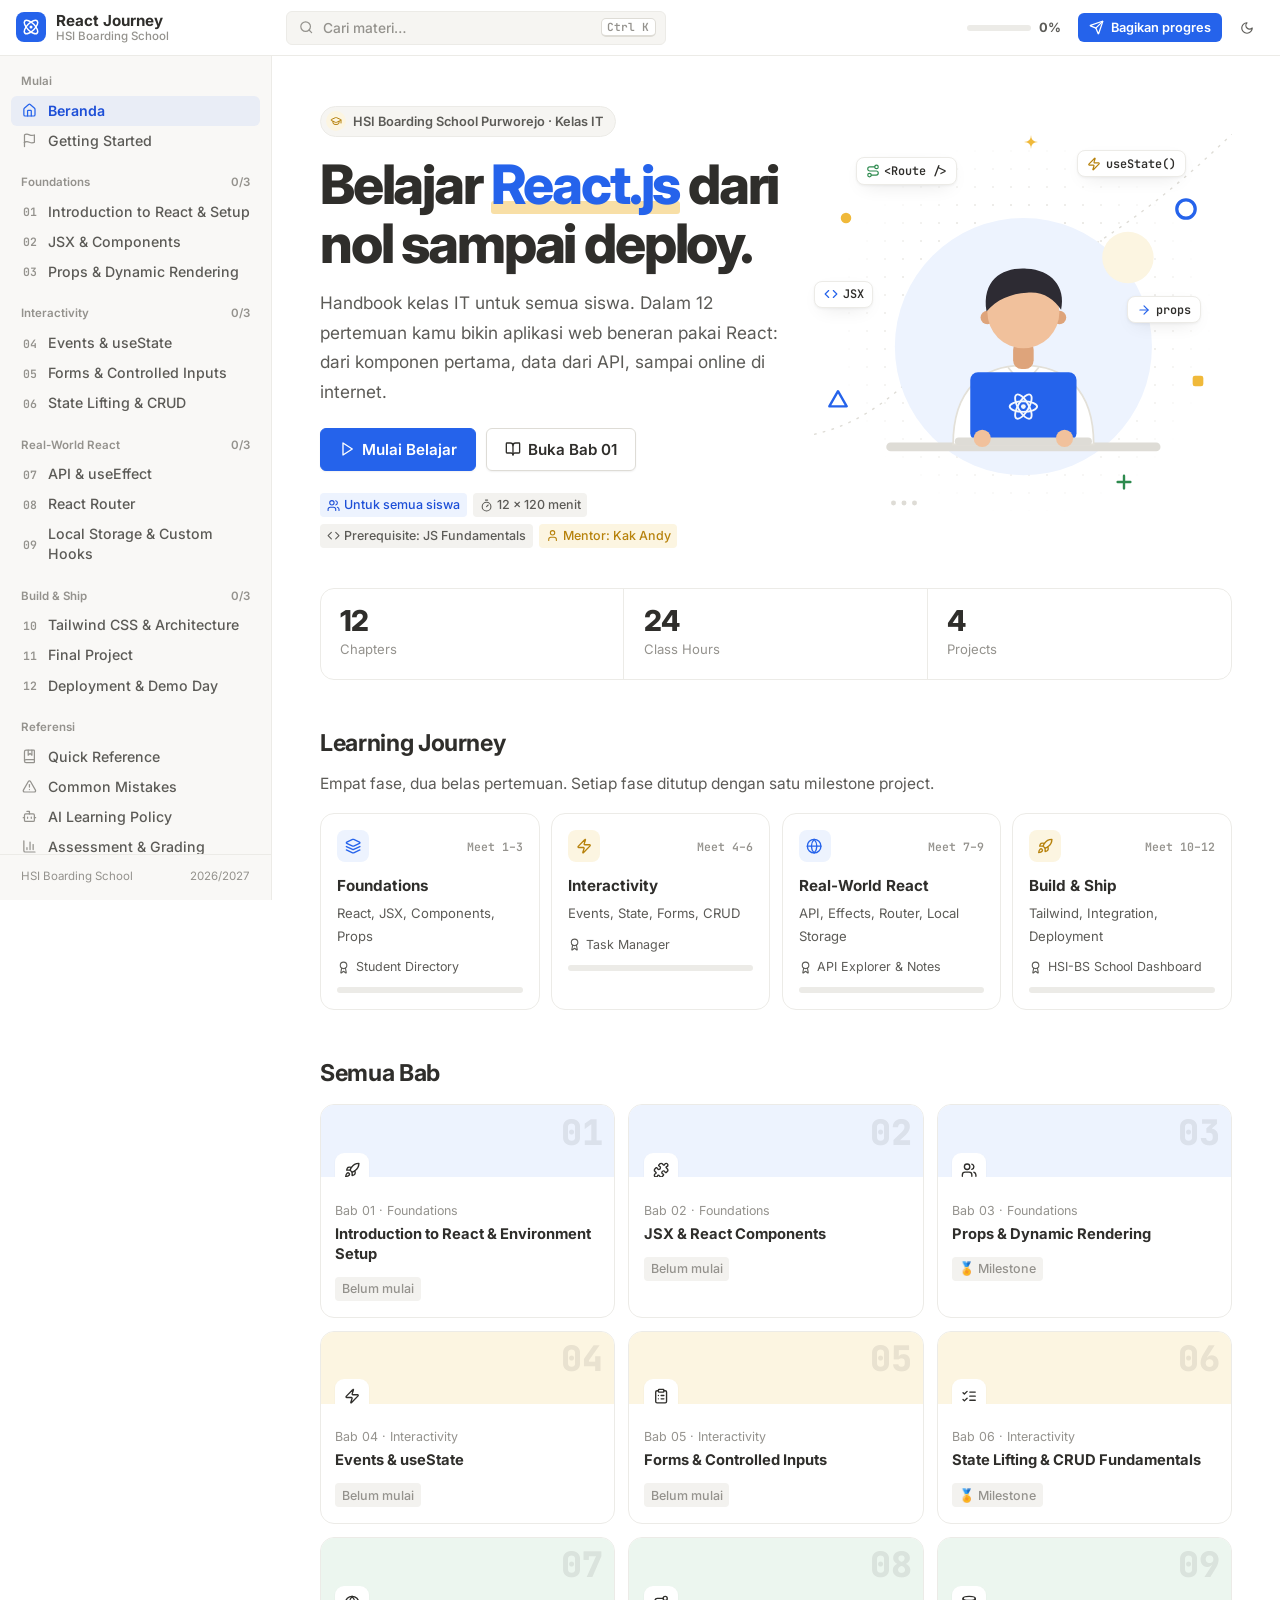
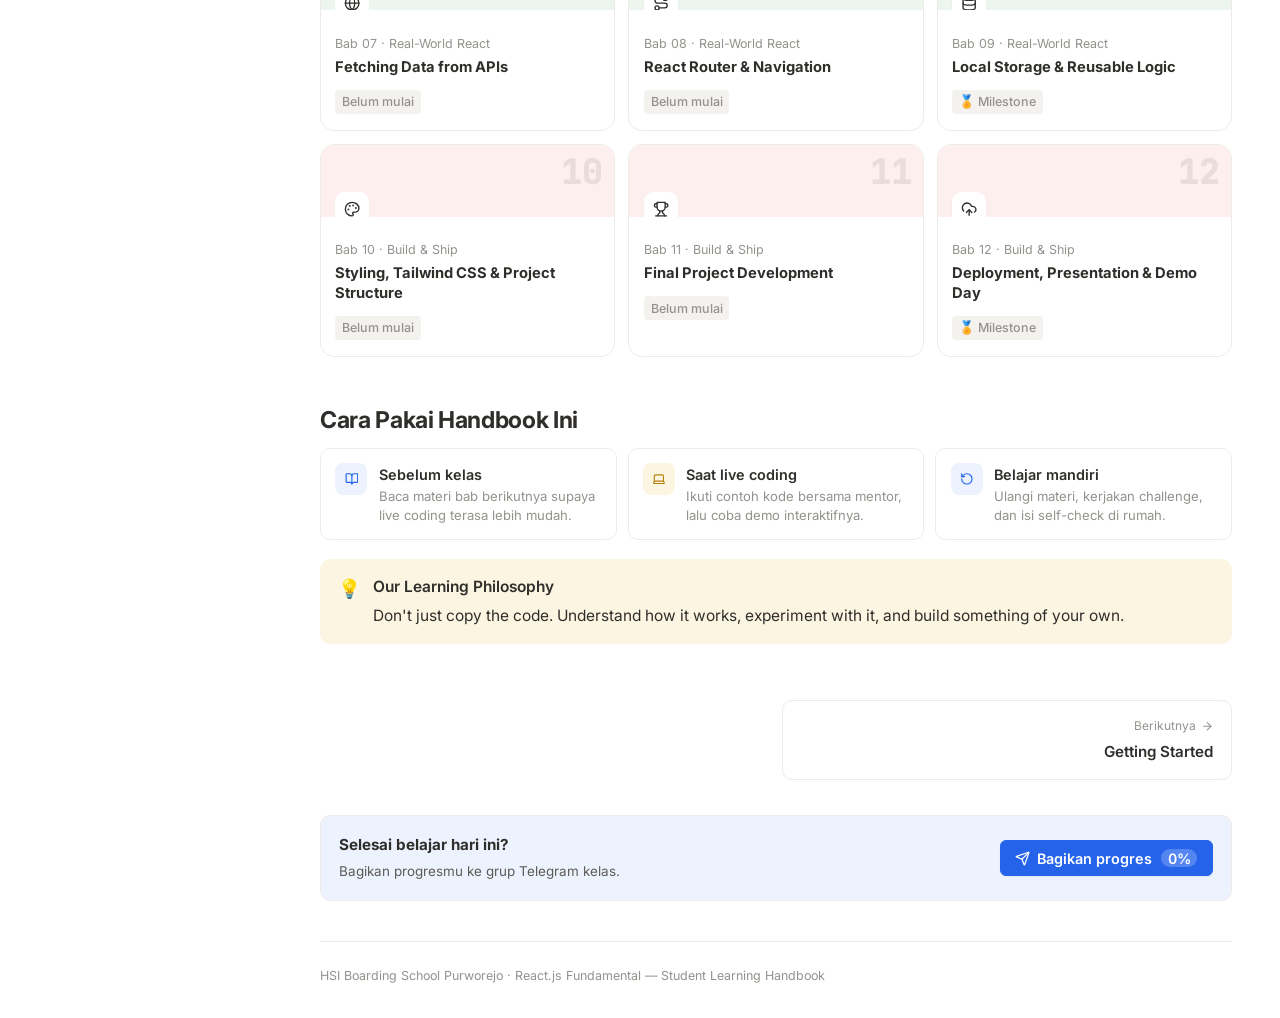
==== commit cd1dd1a9: "add bun option" ====
--- a/react-journey/index.html
+++ b/react-journey/index.html
@@ -120,7 +120,7 @@
 
   <!-- Konten tampil dulu; ikon & syntax highlight (vendor/) menyusul. -->
   <!-- Naikkan ?v= setiap kali ada update agar browser siswa memuat versi terbaru. -->
-  <script src="data.js?v=4"></script>
+  <script src="data.js?v=5"></script>
   <script src="demos.js?v=4"></script>
   <script src="previews.js?v=4"></script>
   <script src="app.js?v=4"></script>
